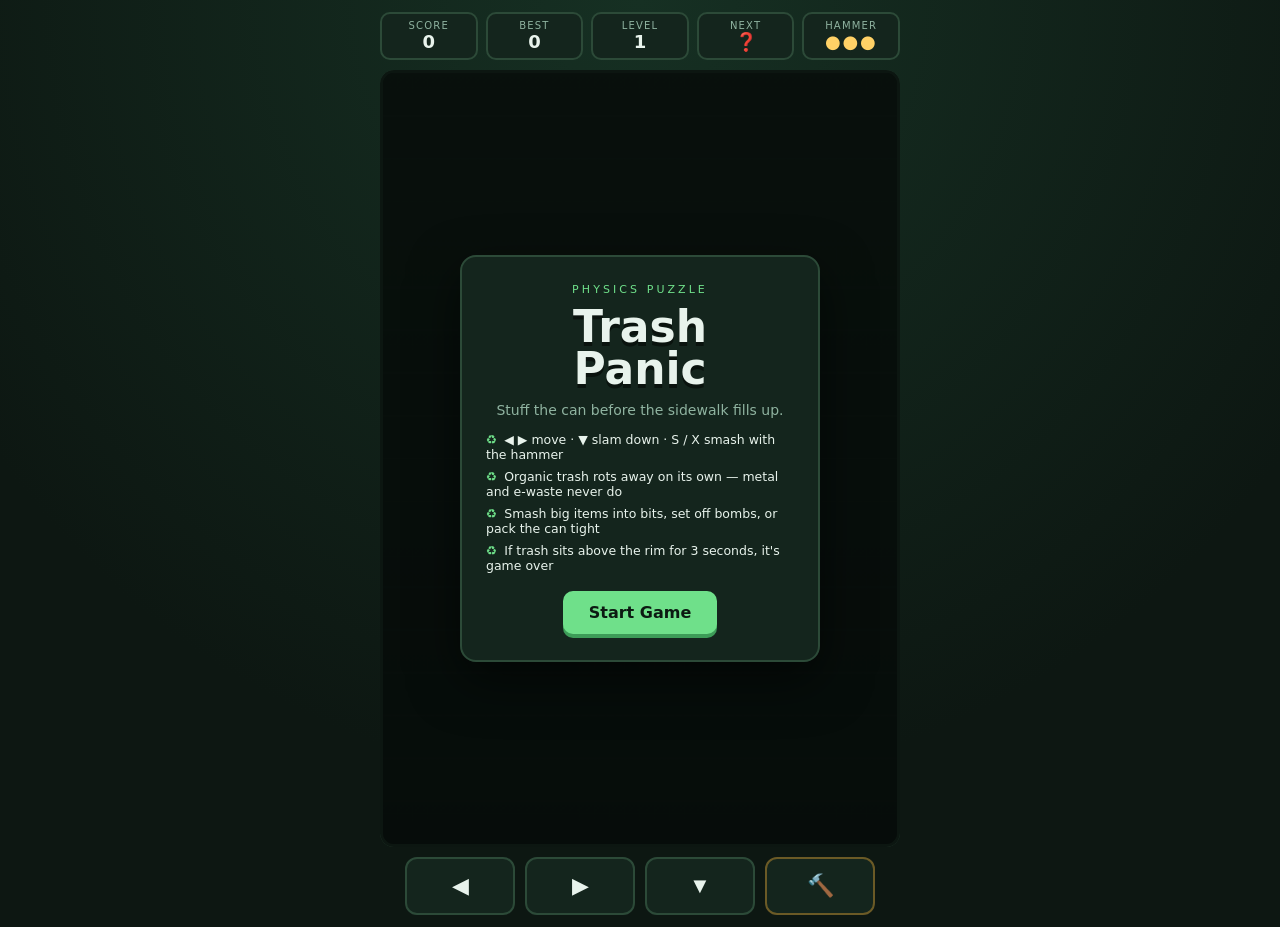
==== trash-panic/index.html @ d1f277ea "Add Trash Panic eco smash physics puzzle game Co-authored-by: secretlabcoat <secretlabcoat@users.nor" ====
<!DOCTYPE html>
<html lang="en">
  <head>
    <meta charset="UTF-8" />
    <meta name="viewport" content="width=device-width, initial-scale=1.0, viewport-fit=cover" />
    <meta name="theme-color" content="#12251c" />
    <title>Trash Panic — Eco Smash</title>
    <link rel="stylesheet" href="style.css" />
  </head>
  <body>
    <main class="game-shell">
      <header class="hud" aria-label="Game status">
        <div><span class="label">Score</span><span id="score">0</span></div>
        <div><span class="label">Best</span><span id="best">0</span></div>
        <div><span class="label">Level</span><span id="level">1</span></div>
        <div><span class="label">Next</span><span id="next">❓</span></div>
        <div><span class="label">Hammer</span><span id="hammer">●●●</span></div>
      </header>

      <div class="stage">
        <canvas id="game" width="480" height="720" aria-label="Trash Panic eco smash puzzle game"></canvas>

        <div id="overlay" class="overlay visible">
          <section class="panel">
            <div class="panel-tag">PHYSICS PUZZLE</div>
            <h1>Trash<br />Panic</h1>
            <p id="overlayText">Stuff the can before the sidewalk fills up.</p>
            <ul id="overlayHelp">
              <li>◀ ▶ move · ▼ slam down · S / X smash with the hammer</li>
              <li>Organic trash rots away on its own — metal and e-waste never do</li>
              <li>Smash big items into bits, set off bombs, or pack the can tight</li>
              <li>If trash sits above the rim for 3 seconds, it's game over</li>
            </ul>
            <button id="startBtn">Start Game</button>
          </section>
        </div>
      </div>

      <nav class="touch-controls" aria-label="Touch controls">
        <button class="touch-key" data-key="ArrowLeft" aria-label="Move left">◀</button>
        <button class="touch-key" data-key="ArrowRight" aria-label="Move right">▶</button>
        <button class="touch-key" data-key="ArrowDown" aria-label="Slam down">▼</button>
        <button class="touch-key smash" data-key="KeyS" aria-label="Smash with hammer">🔨</button>
      </nav>
    </main>

    <script src="matter.min.js"></script>
    <script src="game.js"></script>
  </body>
</html>
---- trash-panic/style.css ----
:root {
  --bg: #0d1712;
  --panel: #14251d;
  --panel-edge: #2c4a38;
  --ink: #e8f3ec;
  --dim: #8fb3a0;
  --accent: #6fe08a;
  --danger: #ff5d5d;
  --gold: #ffd166;
}

* {
  box-sizing: border-box;
  margin: 0;
  padding: 0;
}

body {
  min-height: 100vh;
  display: flex;
  align-items: center;
  justify-content: center;
  background: radial-gradient(circle at 50% 0%, #163023, var(--bg) 70%);
  font-family: "Trebuchet MS", "Segoe UI", system-ui, sans-serif;
  color: var(--ink);
  padding: 12px;
  touch-action: manipulation;
}

.game-shell {
  display: flex;
  flex-direction: column;
  align-items: center;
  gap: 10px;
  width: 100%;
  max-width: 520px;
}

.hud {
  display: flex;
  gap: 8px;
  width: 100%;
  justify-content: space-between;
}

.hud div {
  flex: 1;
  background: var(--panel);
  border: 2px solid var(--panel-edge);
  border-radius: 10px;
  padding: 6px 8px;
  display: flex;
  flex-direction: column;
  align-items: center;
  min-width: 0;
}

.hud .label {
  font-size: 10px;
  letter-spacing: 0.12em;
  text-transform: uppercase;
  color: var(--dim);
}

.hud span:not(.label) {
  font-size: 18px;
  font-weight: 700;
  white-space: nowrap;
}

#hammer {
  color: var(--gold);
  letter-spacing: 0.1em;
}

.stage {
  position: relative;
  width: 100%;
}

canvas {
  display: block;
  width: 100%;
  height: auto;
  border-radius: 14px;
  border: 3px solid var(--panel-edge);
  background: #101d16;
}

.overlay {
  position: absolute;
  inset: 0;
  display: flex;
  align-items: center;
  justify-content: center;
  background: rgba(6, 12, 9, 0.82);
  border-radius: 14px;
  opacity: 0;
  pointer-events: none;
  transition: opacity 0.25s ease;
}

.overlay.visible {
  opacity: 1;
  pointer-events: auto;
}

.panel {
  background: var(--panel);
  border: 2px solid var(--panel-edge);
  border-radius: 16px;
  padding: 26px 24px;
  max-width: 360px;
  width: 88%;
  text-align: center;
  box-shadow: 0 18px 50px rgba(0, 0, 0, 0.55);
}

.panel-tag {
  font-size: 11px;
  letter-spacing: 0.28em;
  color: var(--accent);
  margin-bottom: 10px;
}

.panel h1 {
  font-size: 44px;
  line-height: 0.95;
  margin-bottom: 12px;
  text-shadow: 0 4px 0 #0a130e;
}

.panel p {
  color: var(--dim);
  font-size: 14px;
  margin-bottom: 14px;
}

.panel ul {
  list-style: none;
  text-align: left;
  font-size: 12.5px;
  color: var(--ink);
  margin-bottom: 18px;
  display: grid;
  gap: 7px;
}

.panel li::before {
  content: "♻";
  color: var(--accent);
  margin-right: 7px;
}

.panel button {
  font: inherit;
  font-weight: 700;
  font-size: 16px;
  color: #0c1a12;
  background: var(--accent);
  border: none;
  border-radius: 10px;
  padding: 12px 26px;
  cursor: pointer;
  box-shadow: 0 4px 0 #3d9c58;
}

.panel button:active {
  transform: translateY(3px);
  box-shadow: 0 1px 0 #3d9c58;
}

.touch-controls {
  display: flex;
  gap: 10px;
  width: 100%;
  justify-content: center;
}

.touch-key {
  flex: 1;
  max-width: 110px;
  font-size: 22px;
  padding: 14px 0;
  background: var(--panel);
  color: var(--ink);
  border: 2px solid var(--panel-edge);
  border-radius: 12px;
  cursor: pointer;
  user-select: none;
  -webkit-user-select: none;
}

.touch-key:active {
  background: #1e3a2b;
}

.touch-key.smash {
  color: var(--gold);
  border-color: #6b5a26;
}

@media (max-width: 480px) {
  .panel h1 {
    font-size: 34px;
  }
}
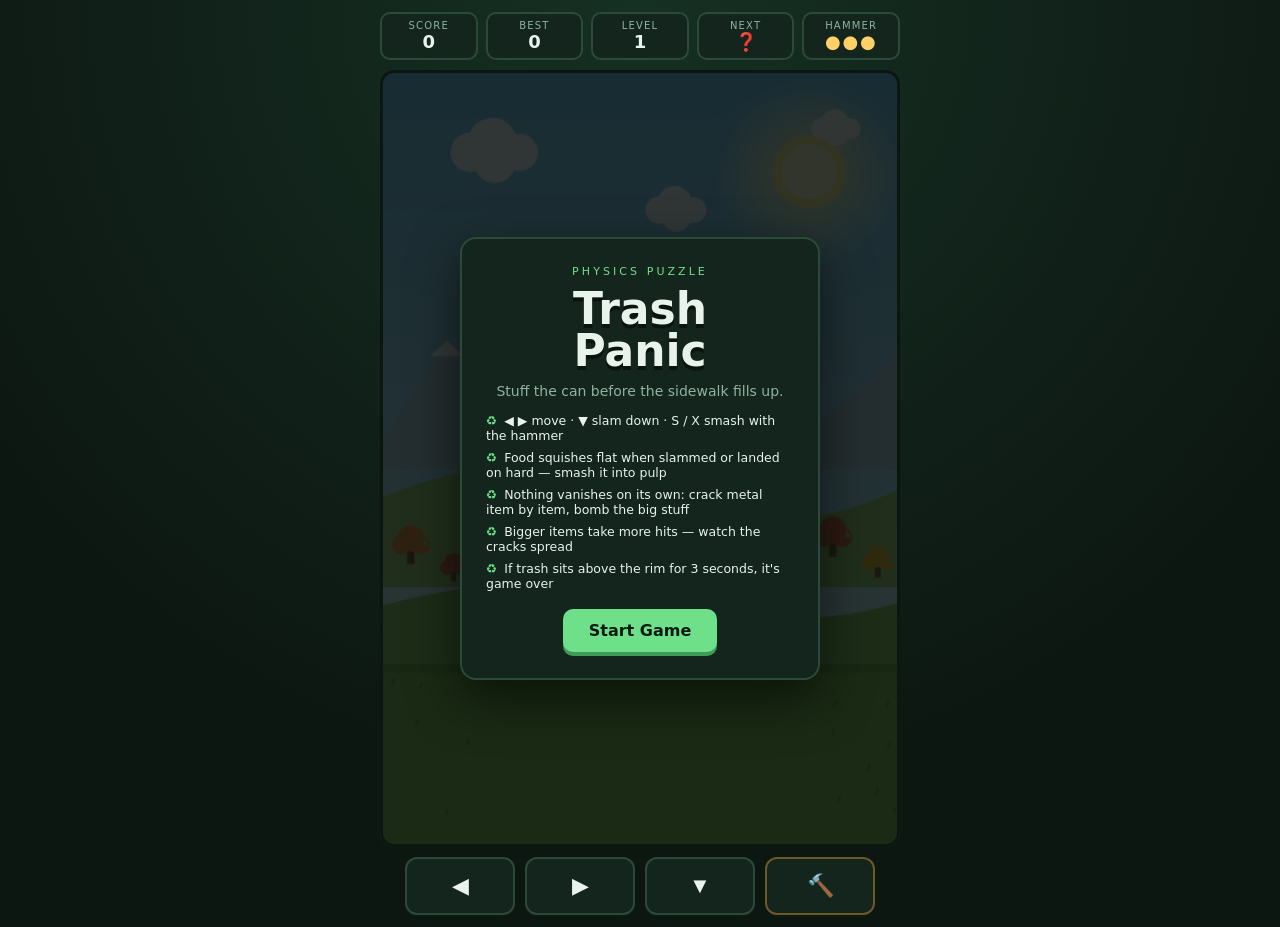
==== commit db4c1f1a: "Rework Trash Panic: slower falls, 21 items, food squish, multi-hit breaking, sunny NH backdrop Co-au" ====
--- a/trash-panic/index.html
+++ b/trash-panic/index.html
@@ -27,8 +27,9 @@
             <p id="overlayText">Stuff the can before the sidewalk fills up.</p>
             <ul id="overlayHelp">
               <li>◀ ▶ move · ▼ slam down · S / X smash with the hammer</li>
-              <li>Organic trash rots away on its own — metal and e-waste never do</li>
-              <li>Smash big items into bits, set off bombs, or pack the can tight</li>
+              <li>Food squishes flat when slammed or landed on hard — smash it into pulp</li>
+              <li>Nothing vanishes on its own: crack metal item by item, bomb the big stuff</li>
+              <li>Bigger items take more hits — watch the cracks spread</li>
               <li>If trash sits above the rim for 3 seconds, it's game over</li>
             </ul>
             <button id="startBtn">Start Game</button>
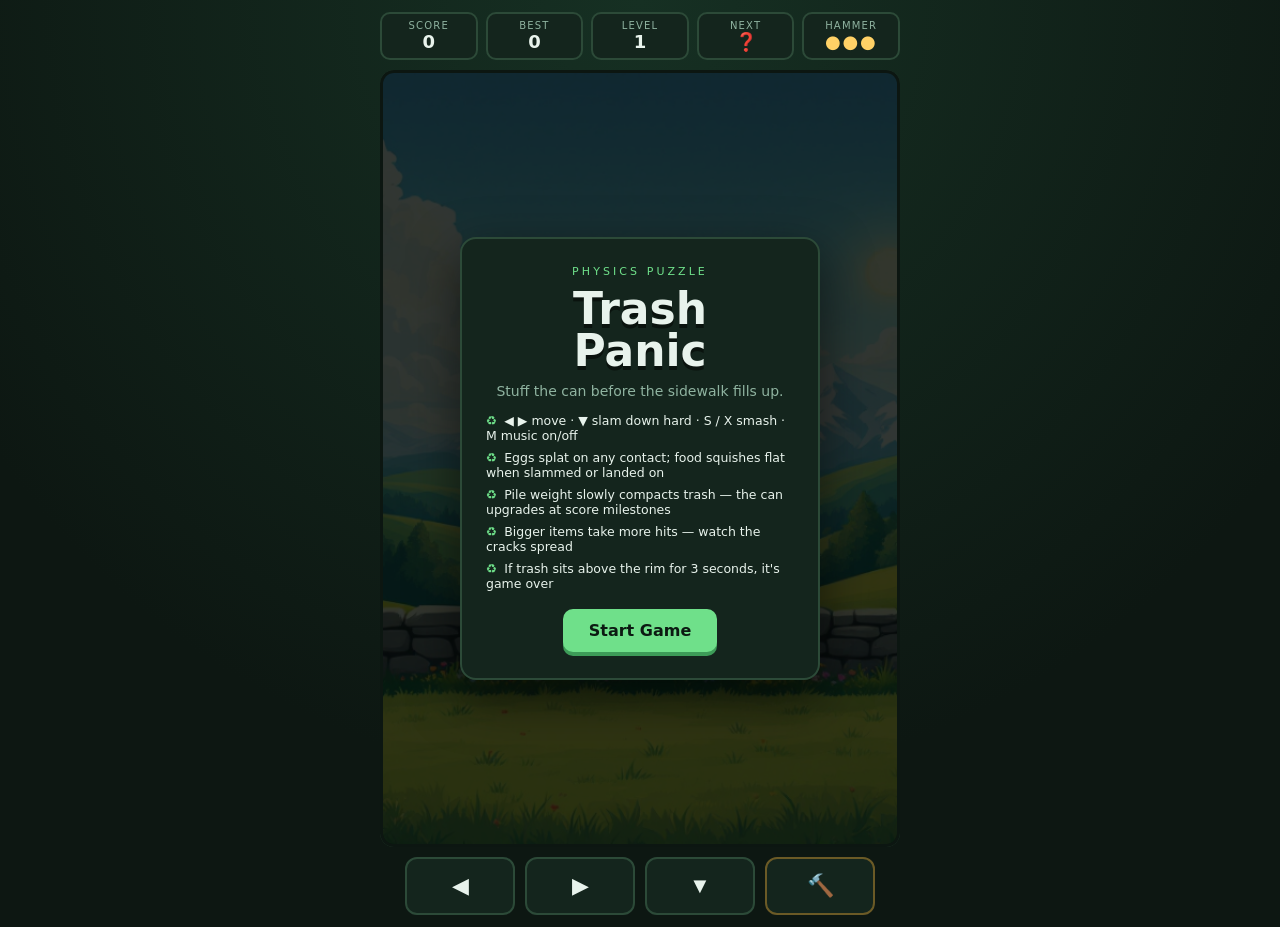
==== commit 5a879a36: "Add egg splats, one-press slam, pile compaction, bin upgrades, ambient music, material sounds, gener" ====
--- a/trash-panic/index.html
+++ b/trash-panic/index.html
@@ -26,9 +26,9 @@
             <h1>Trash<br />Panic</h1>
             <p id="overlayText">Stuff the can before the sidewalk fills up.</p>
             <ul id="overlayHelp">
-              <li>◀ ▶ move · ▼ slam down · S / X smash with the hammer</li>
-              <li>Food squishes flat when slammed or landed on hard — smash it into pulp</li>
-              <li>Nothing vanishes on its own: crack metal item by item, bomb the big stuff</li>
+              <li>◀ ▶ move · ▼ slam down hard · S / X smash · M music on/off</li>
+              <li>Eggs splat on any contact; food squishes flat when slammed or landed on</li>
+              <li>Pile weight slowly compacts trash — the can upgrades at score milestones</li>
               <li>Bigger items take more hits — watch the cracks spread</li>
               <li>If trash sits above the rim for 3 seconds, it's game over</li>
             </ul>
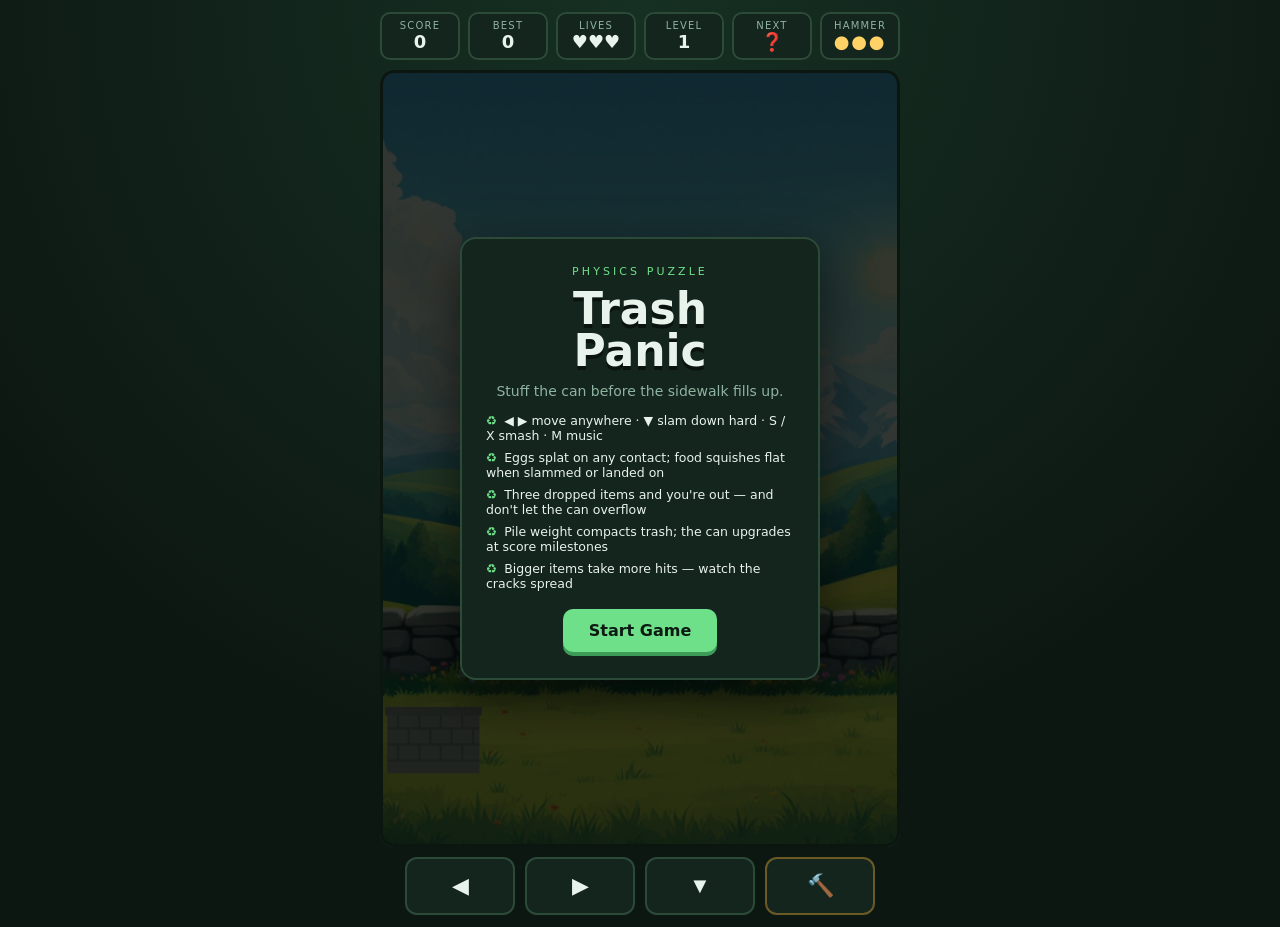
==== commit 49f3df1a: "Add 3-drop lives rule, faster pacing, garbage man, hobo, birds; fix audio unlock and boost mix Co-au" ====
--- a/trash-panic/index.html
+++ b/trash-panic/index.html
@@ -12,6 +12,7 @@
       <header class="hud" aria-label="Game status">
         <div><span class="label">Score</span><span id="score">0</span></div>
         <div><span class="label">Best</span><span id="best">0</span></div>
+        <div><span class="label">Lives</span><span id="lives">♥♥♥</span></div>
         <div><span class="label">Level</span><span id="level">1</span></div>
         <div><span class="label">Next</span><span id="next">❓</span></div>
         <div><span class="label">Hammer</span><span id="hammer">●●●</span></div>
@@ -26,11 +27,11 @@
             <h1>Trash<br />Panic</h1>
             <p id="overlayText">Stuff the can before the sidewalk fills up.</p>
             <ul id="overlayHelp">
-              <li>◀ ▶ move · ▼ slam down hard · S / X smash · M music on/off</li>
+              <li>◀ ▶ move anywhere · ▼ slam down hard · S / X smash · M music</li>
               <li>Eggs splat on any contact; food squishes flat when slammed or landed on</li>
-              <li>Pile weight slowly compacts trash — the can upgrades at score milestones</li>
+              <li>Three dropped items and you're out — and don't let the can overflow</li>
+              <li>Pile weight compacts trash; the can upgrades at score milestones</li>
               <li>Bigger items take more hits — watch the cracks spread</li>
-              <li>If trash sits above the rim for 3 seconds, it's game over</li>
             </ul>
             <button id="startBtn">Start Game</button>
           </section>
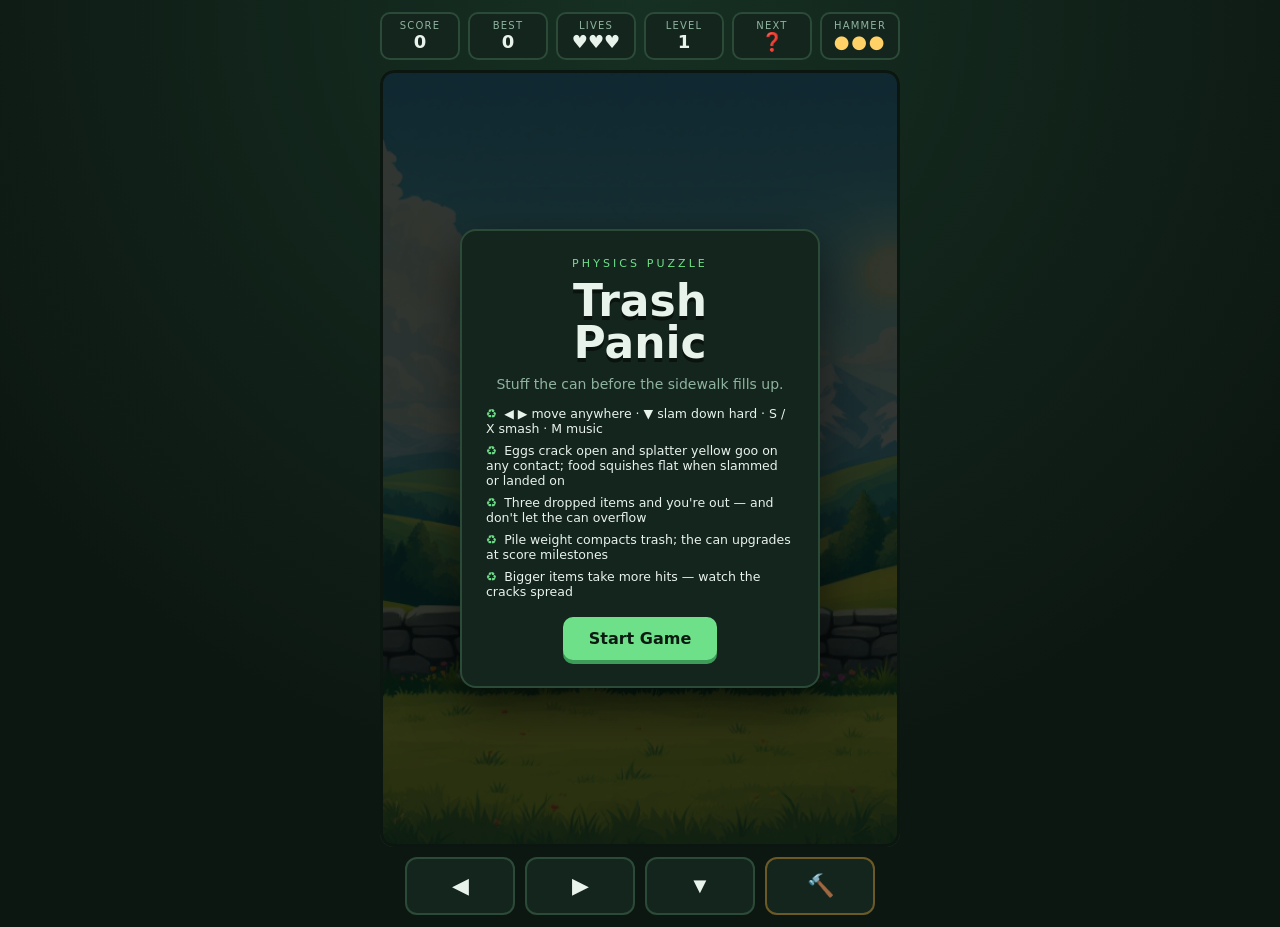
==== commit 76c797ee: "Realistic garbage man who watches and screams, hobo walks behind the stone wall, ricochet physics, e" ====
--- a/trash-panic/index.html
+++ b/trash-panic/index.html
@@ -28,7 +28,7 @@
             <p id="overlayText">Stuff the can before the sidewalk fills up.</p>
             <ul id="overlayHelp">
               <li>◀ ▶ move anywhere · ▼ slam down hard · S / X smash · M music</li>
-              <li>Eggs splat on any contact; food squishes flat when slammed or landed on</li>
+              <li>Eggs crack open and splatter yellow goo on any contact; food squishes flat when slammed or landed on</li>
               <li>Three dropped items and you're out — and don't let the can overflow</li>
               <li>Pile weight compacts trash; the can upgrades at score milestones</li>
               <li>Bigger items take more hits — watch the cracks spread</li>
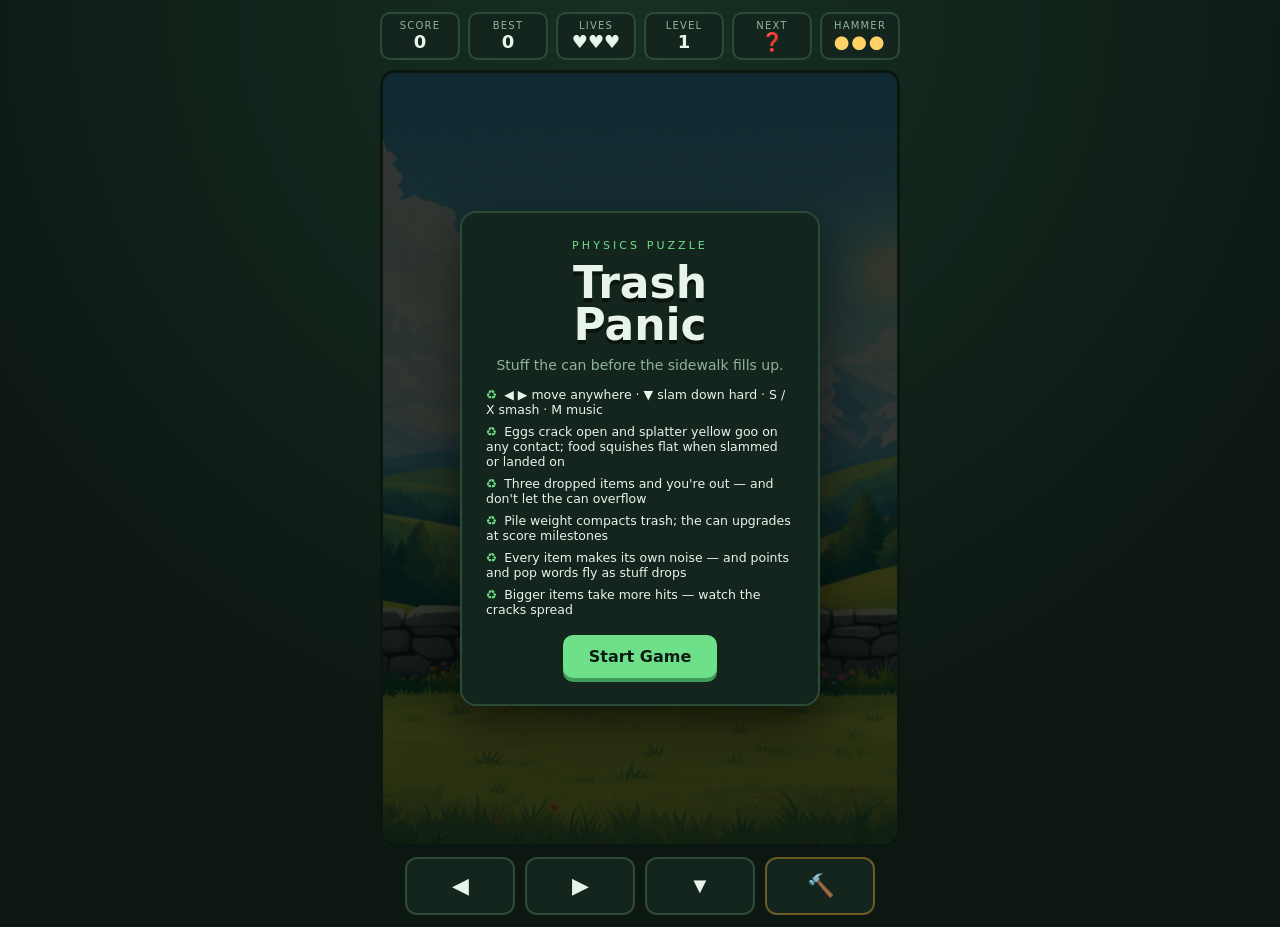
==== commit 850380c6: "Per-item hit and break sounds via noise synthesis, points and random pop words on every drop Co-auth" ====
--- a/trash-panic/index.html
+++ b/trash-panic/index.html
@@ -31,6 +31,7 @@
               <li>Eggs crack open and splatter yellow goo on any contact; food squishes flat when slammed or landed on</li>
               <li>Three dropped items and you're out — and don't let the can overflow</li>
               <li>Pile weight compacts trash; the can upgrades at score milestones</li>
+              <li>Every item makes its own noise — and points and pop words fly as stuff drops</li>
               <li>Bigger items take more hits — watch the cracks spread</li>
             </ul>
             <button id="startBtn">Start Game</button>
